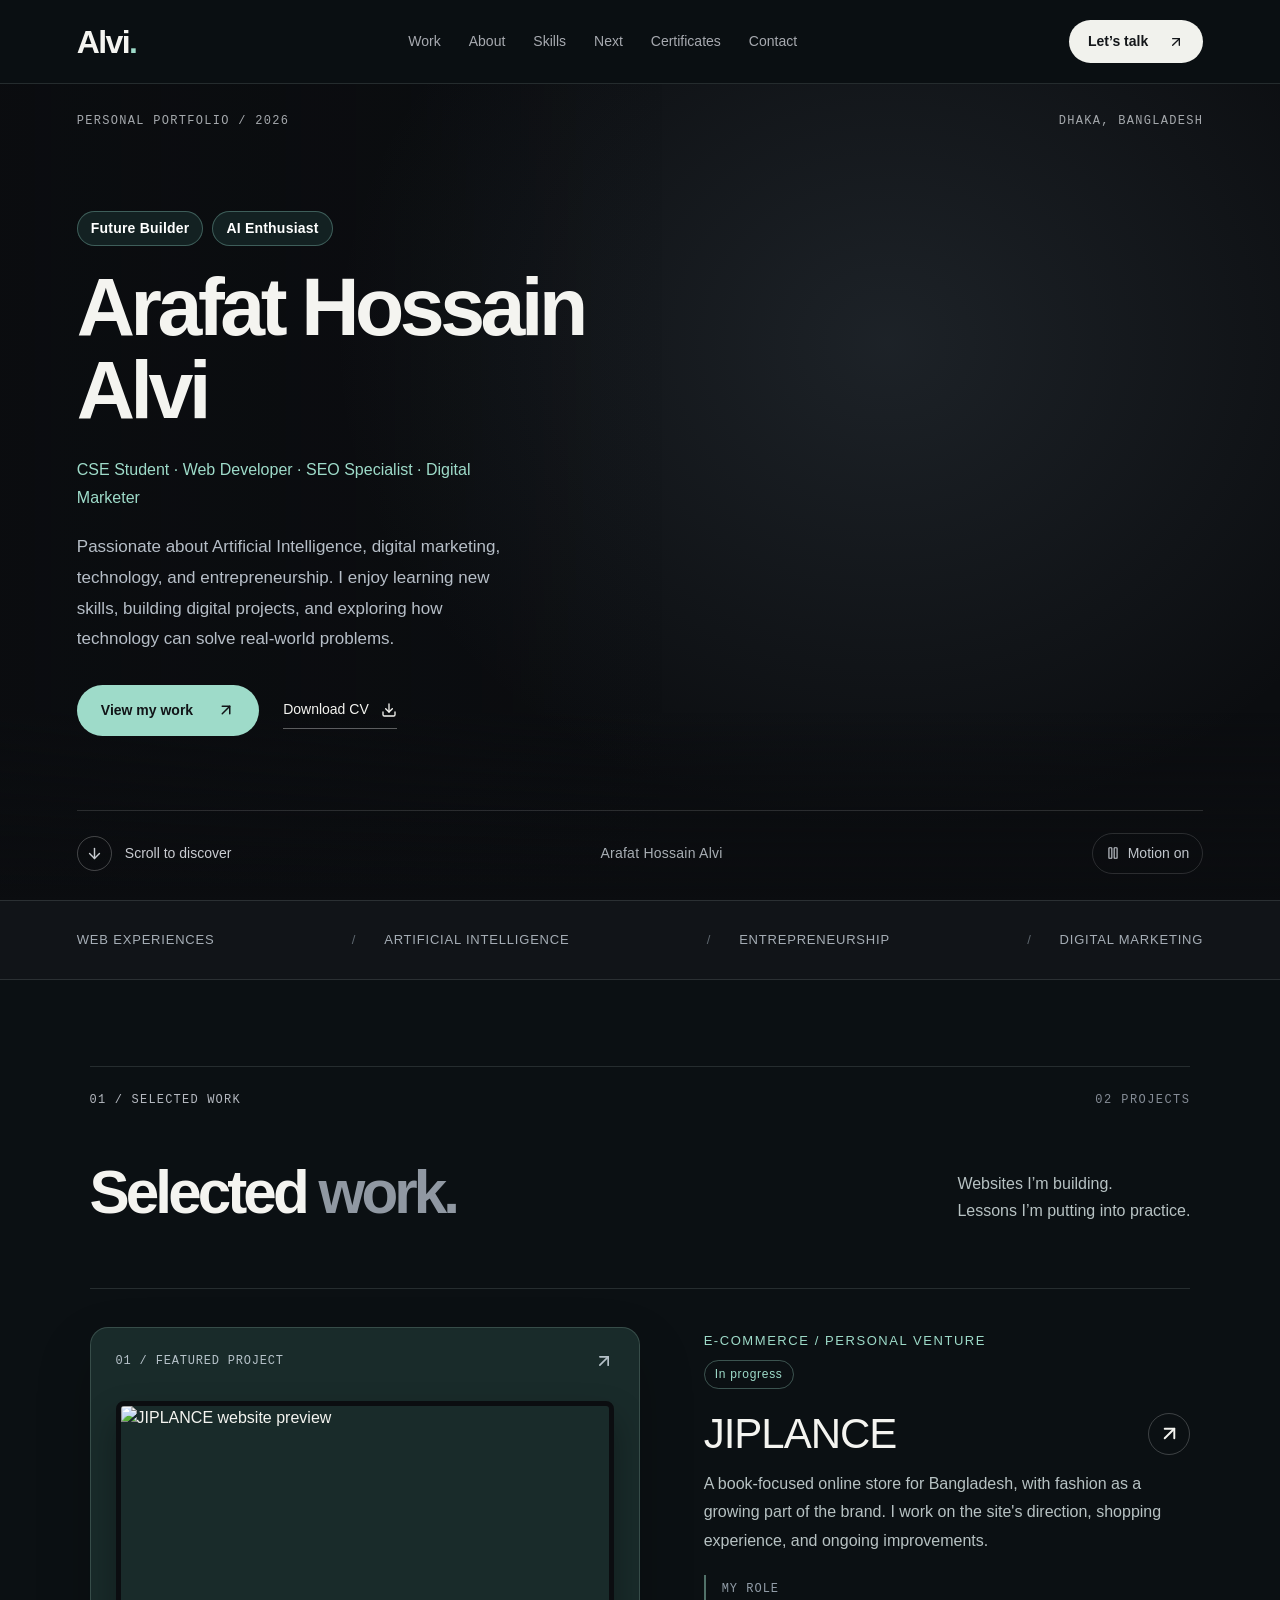
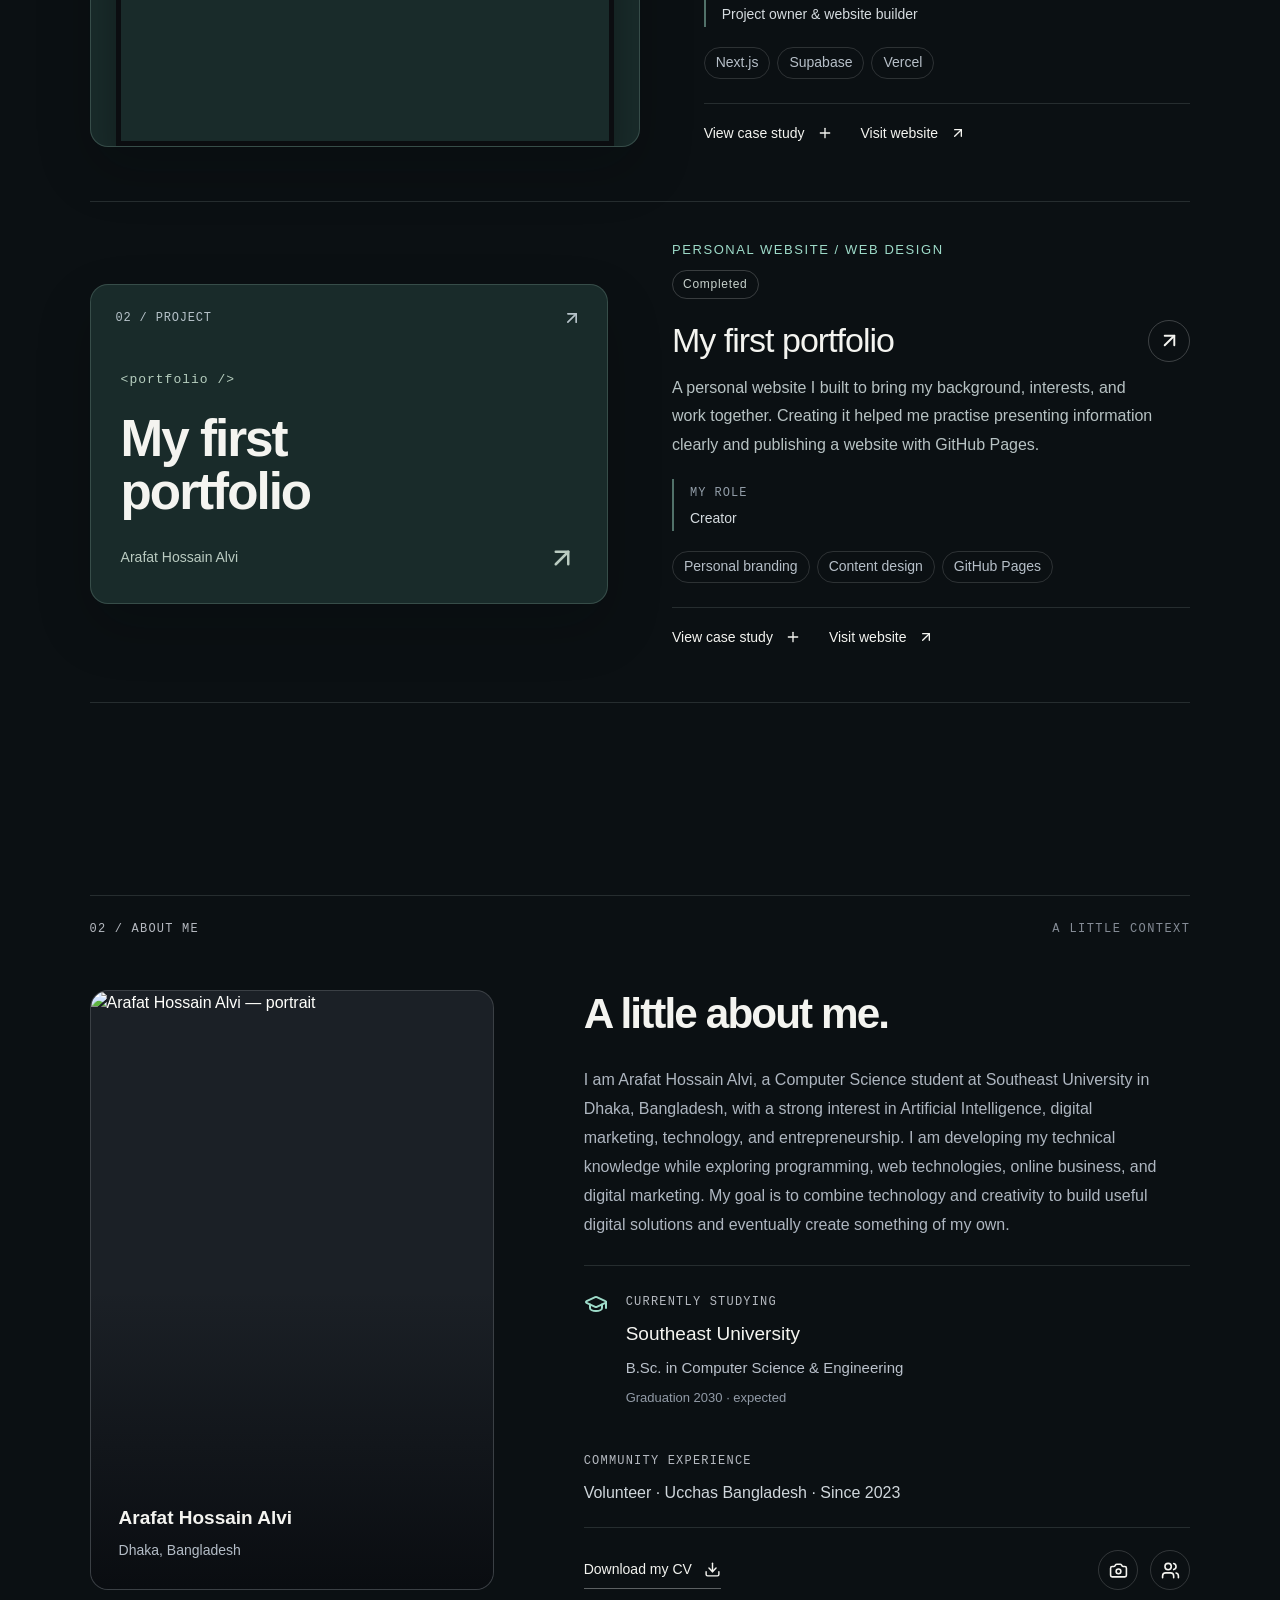
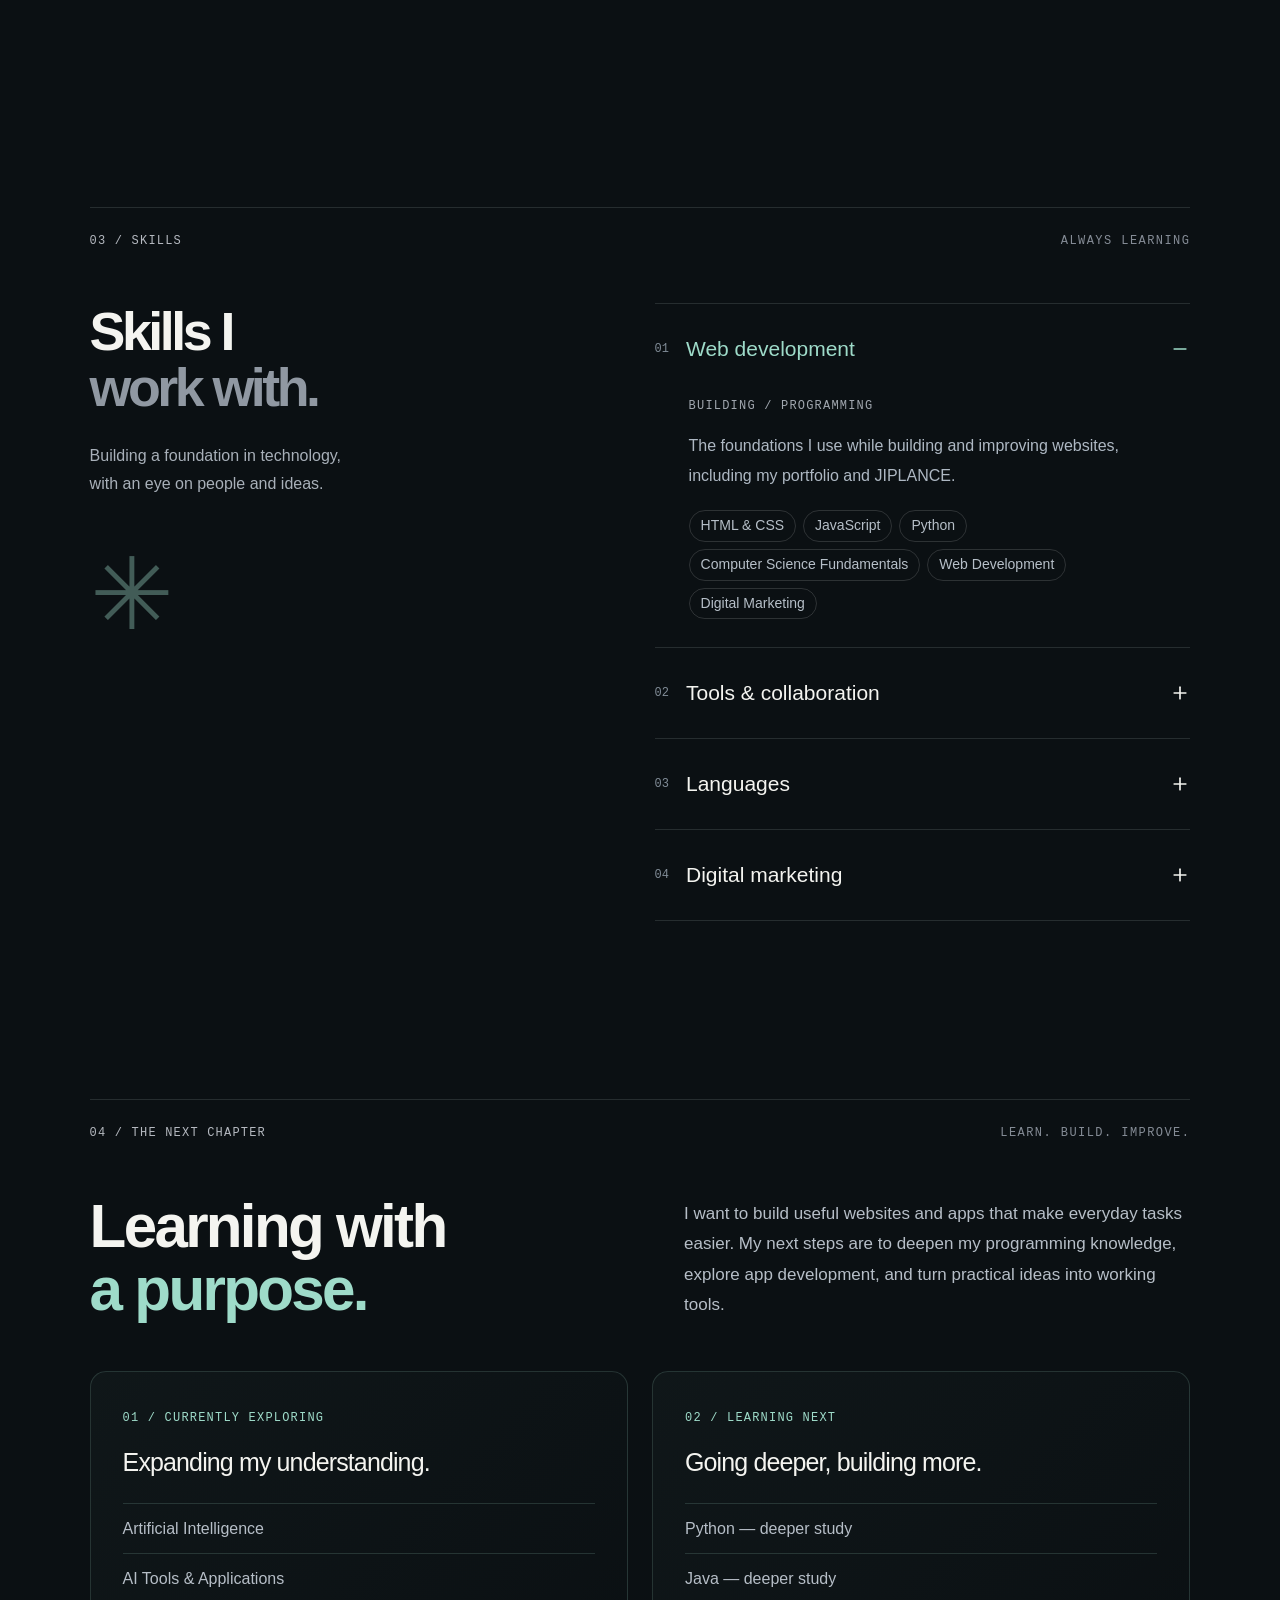
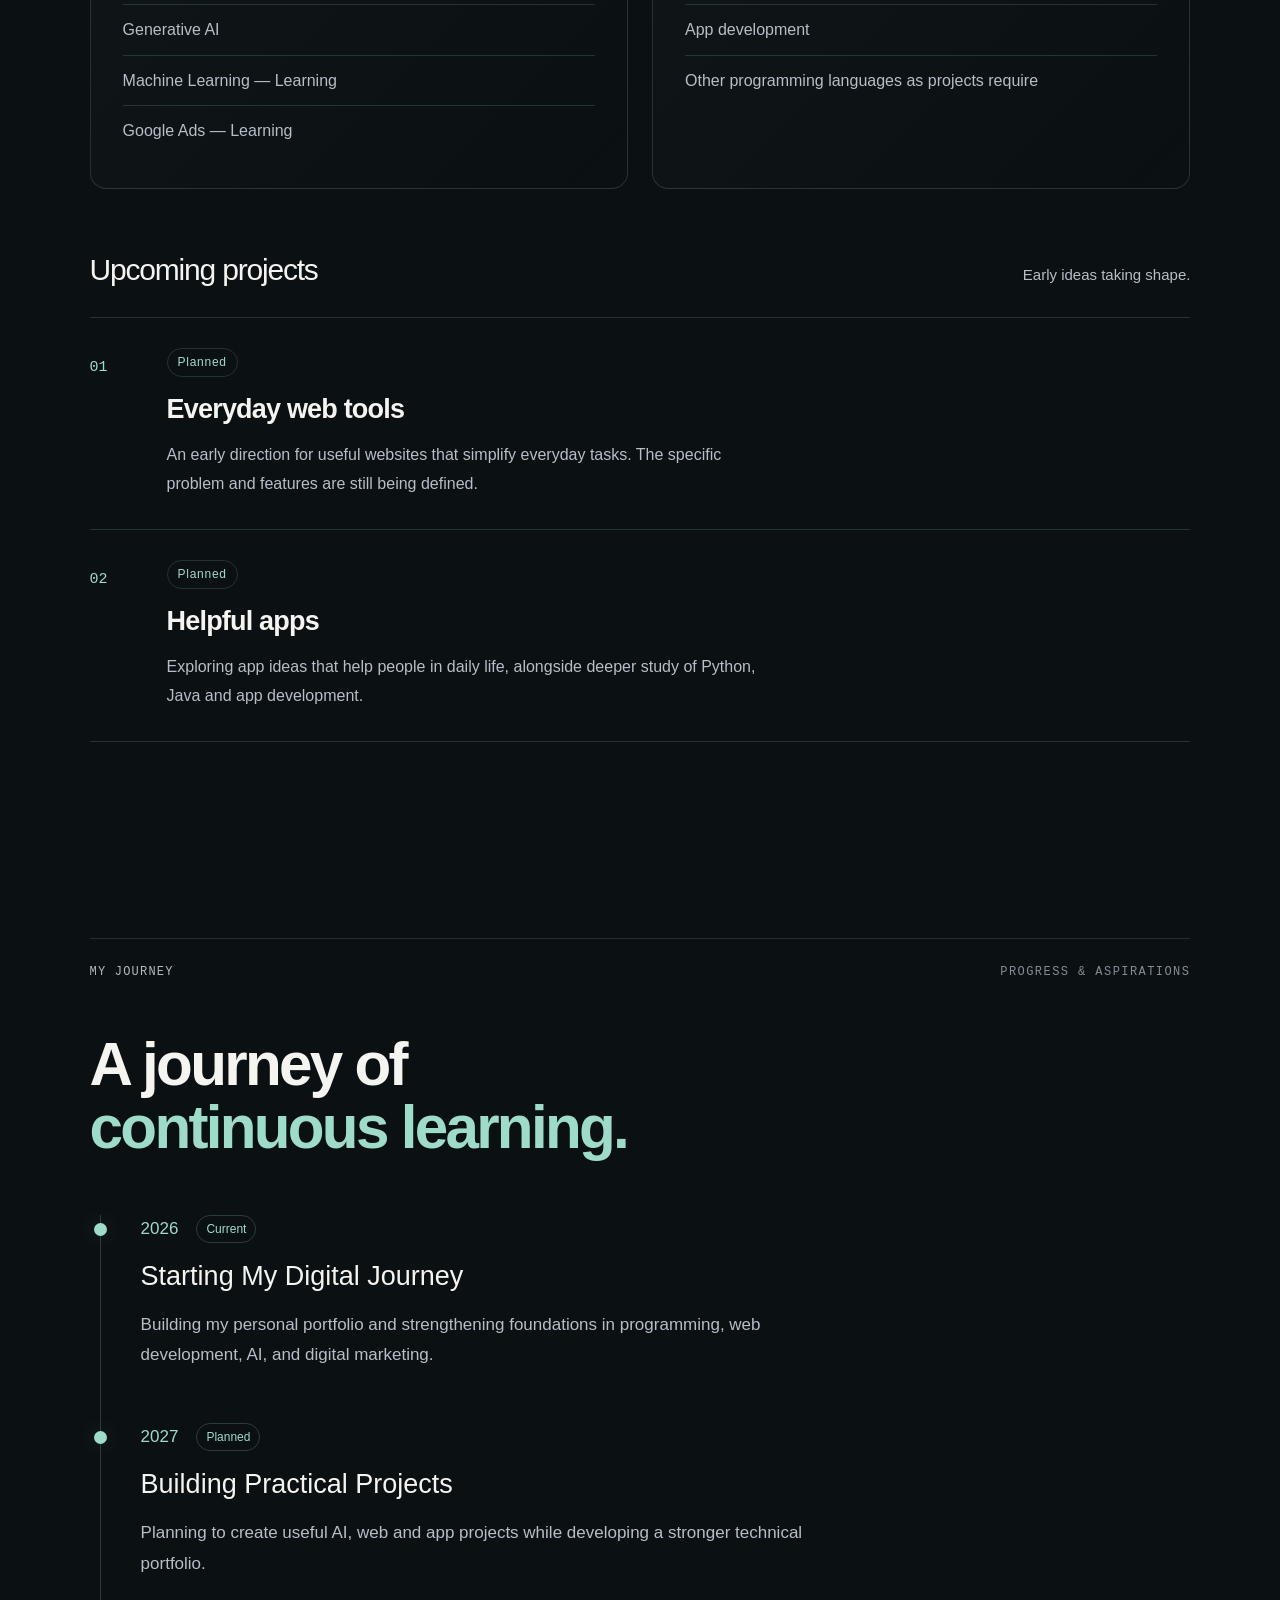
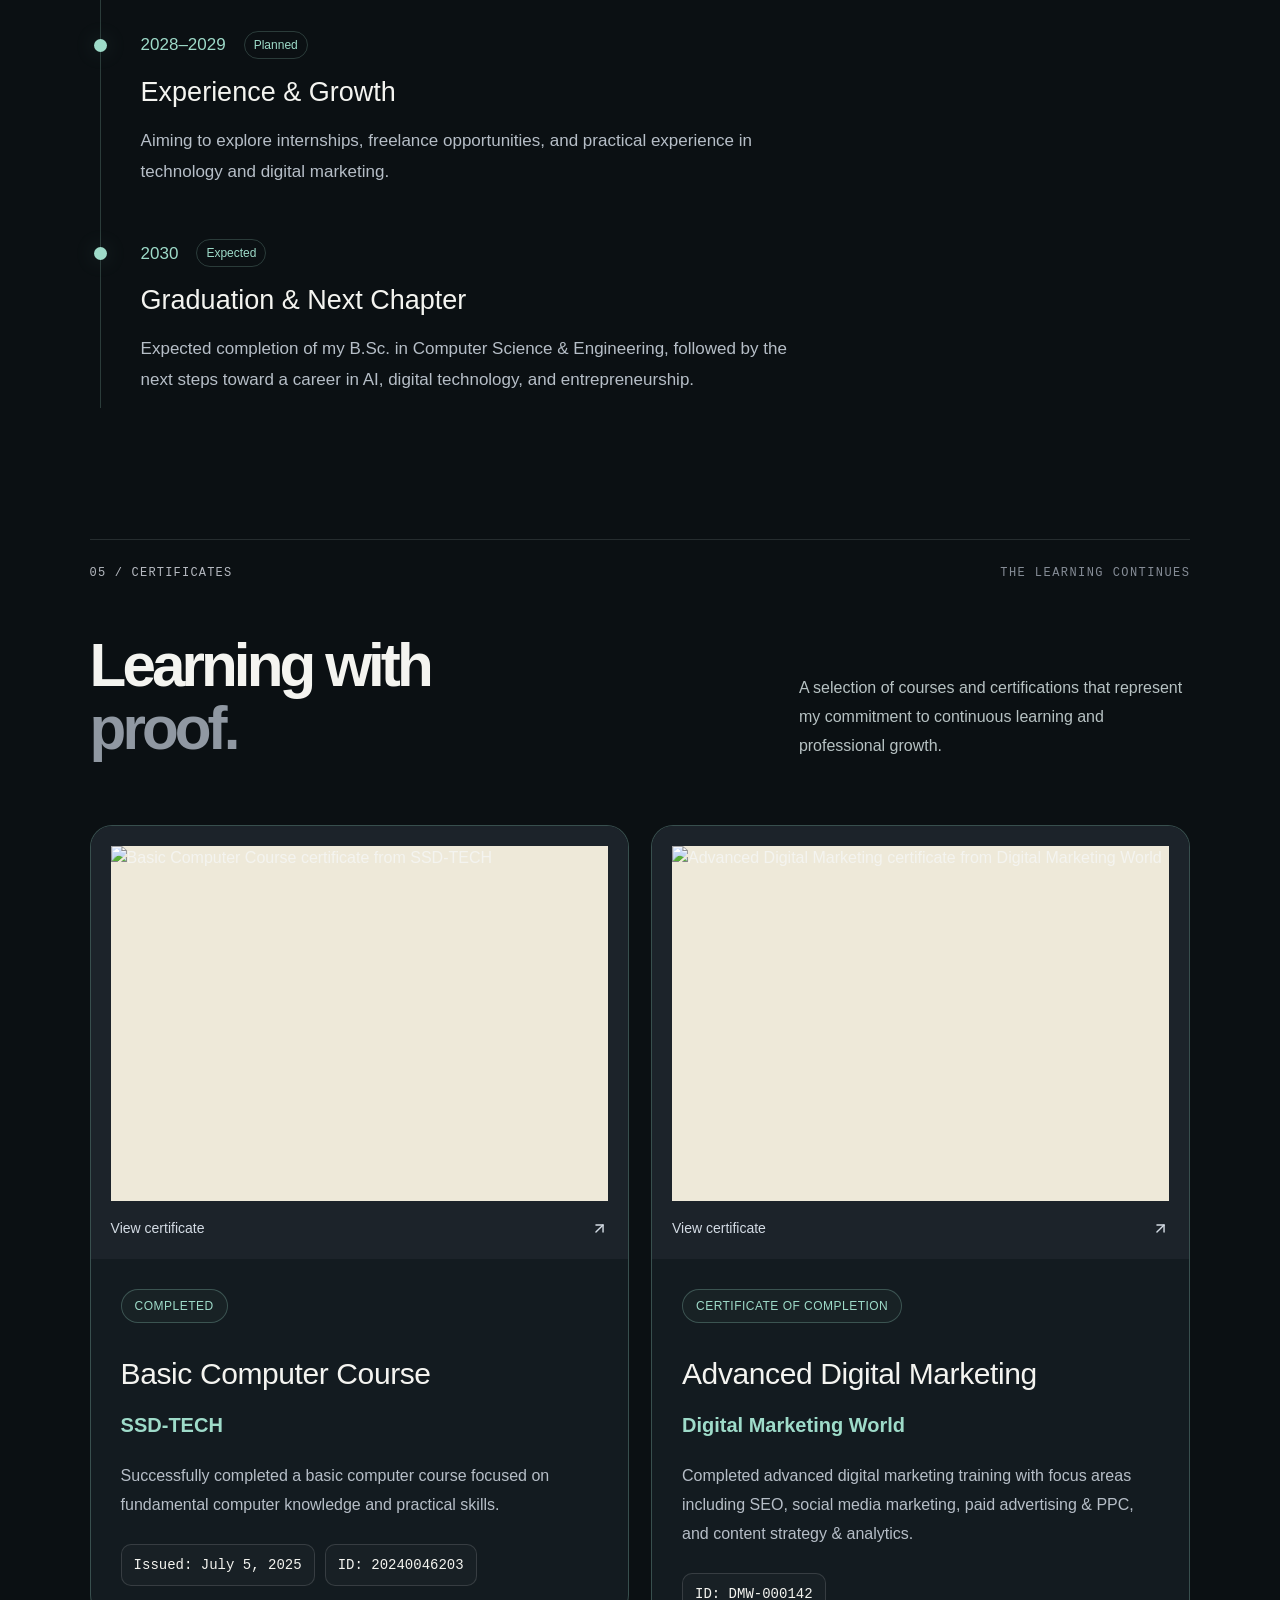
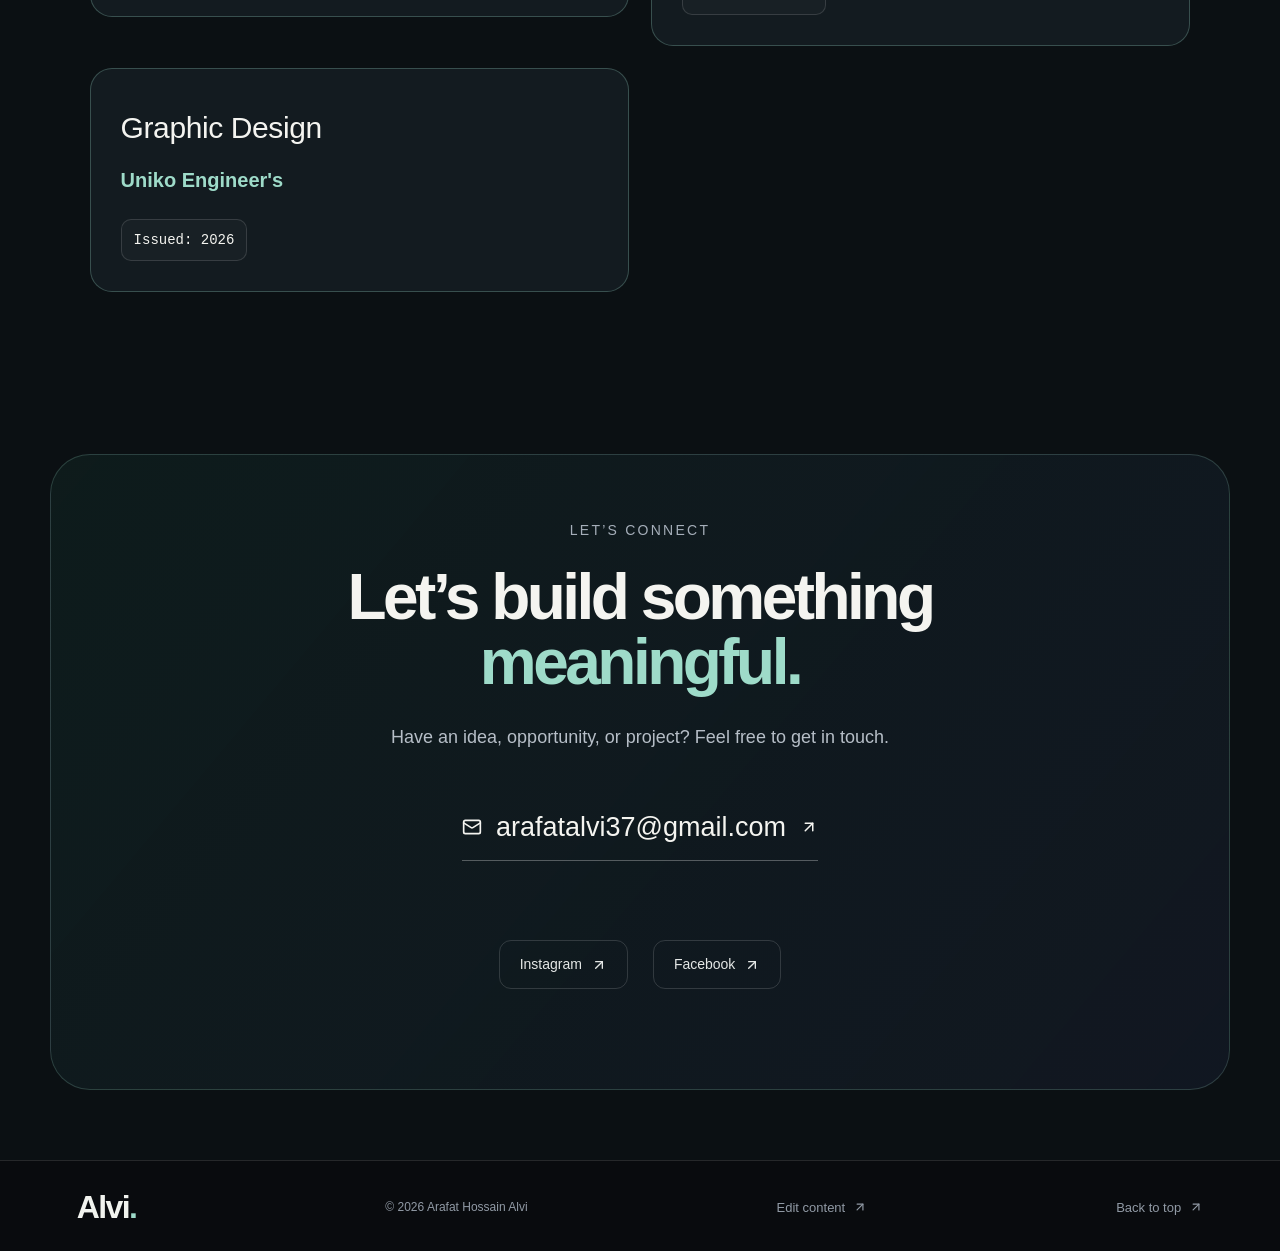
==== portfolio-one/index.html @ ff6ab1cd "Publish two Alvi portfolios on GitHub Pages" ====
<!doctype html><html lang="en"><head><meta charset="UTF-8"/><meta name="viewport" content="width=device-width,initial-scale=1"/><title>Arafat Hossain Alvi — Portfolio</title><meta name="description" content="Portfolio of Arafat Hossain Alvi: selected work, skills, certificates and journey."/>  <script type="module" crossorigin src="./assets/index-mxy4LTr2.js"></script>
  <link rel="stylesheet" crossorigin href="./assets/index-CC6nxhaD.css">
</head><body><div id="root"></div></body></html>
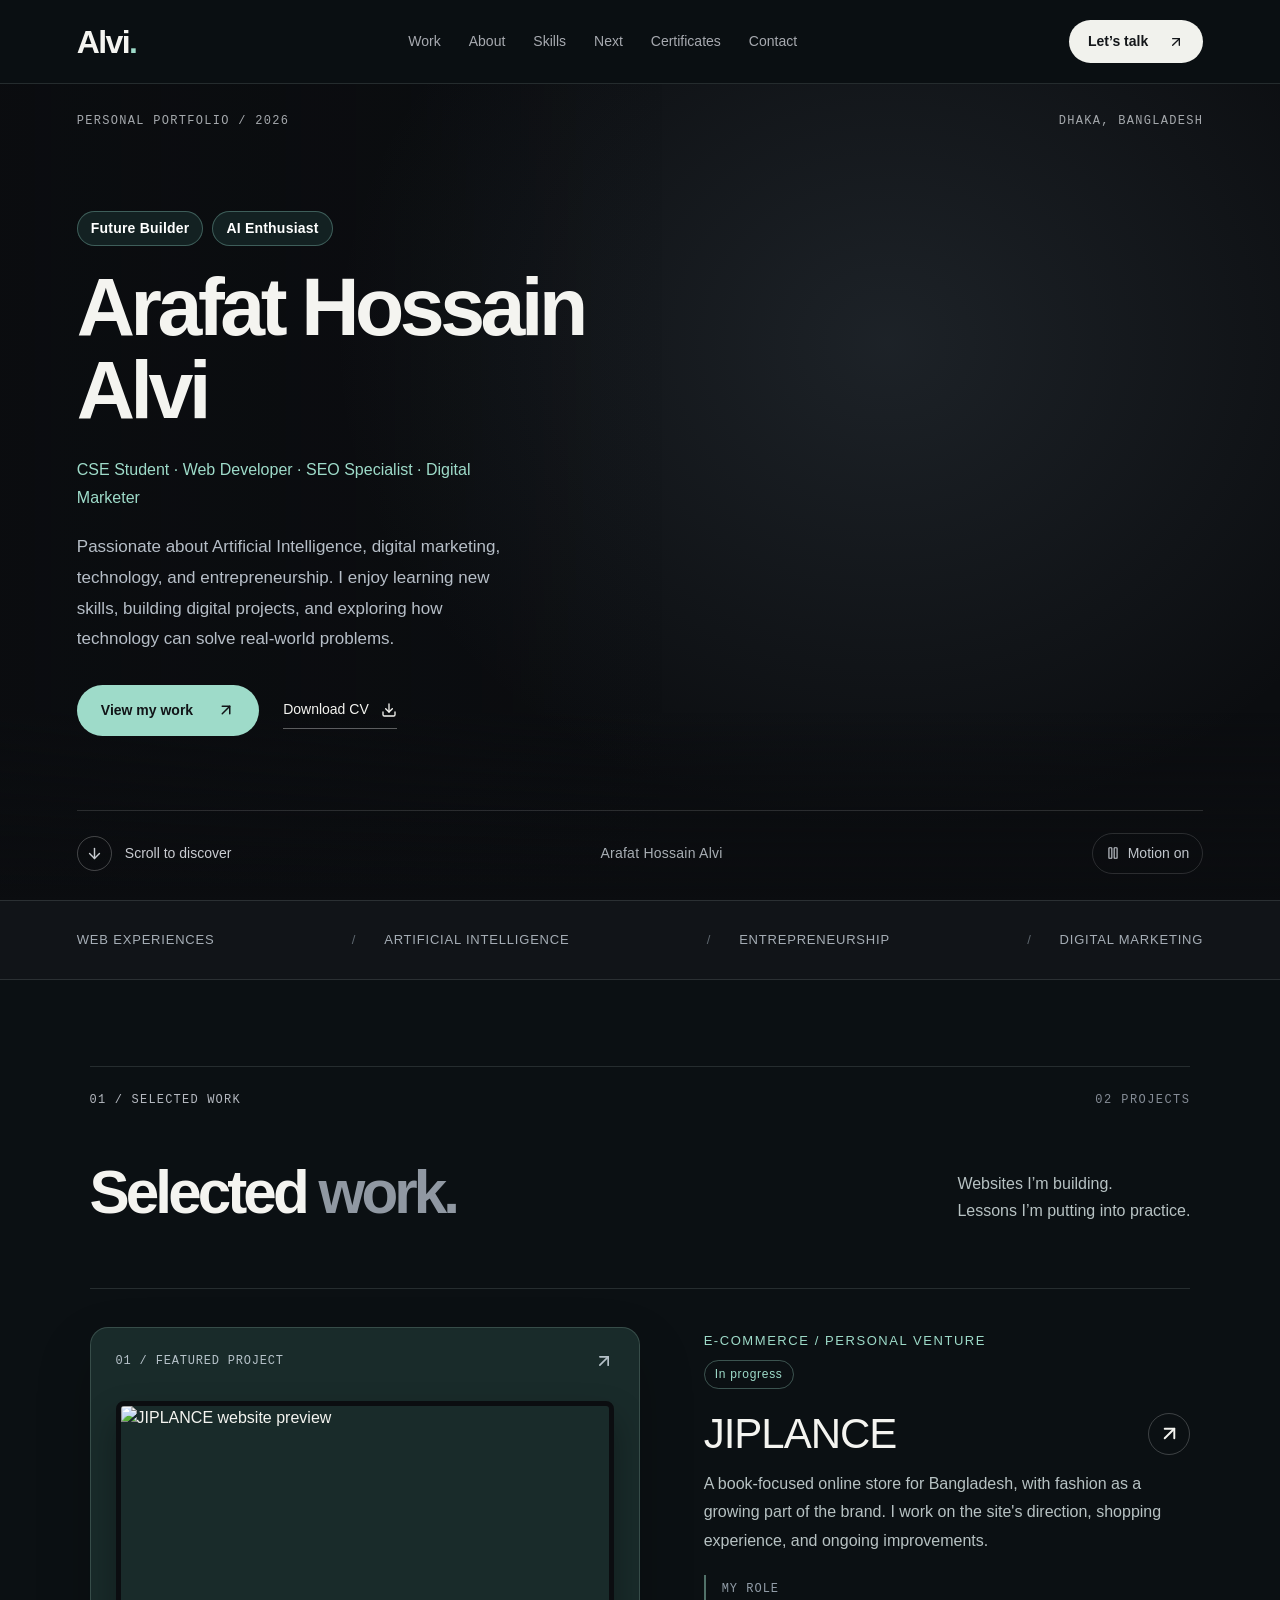
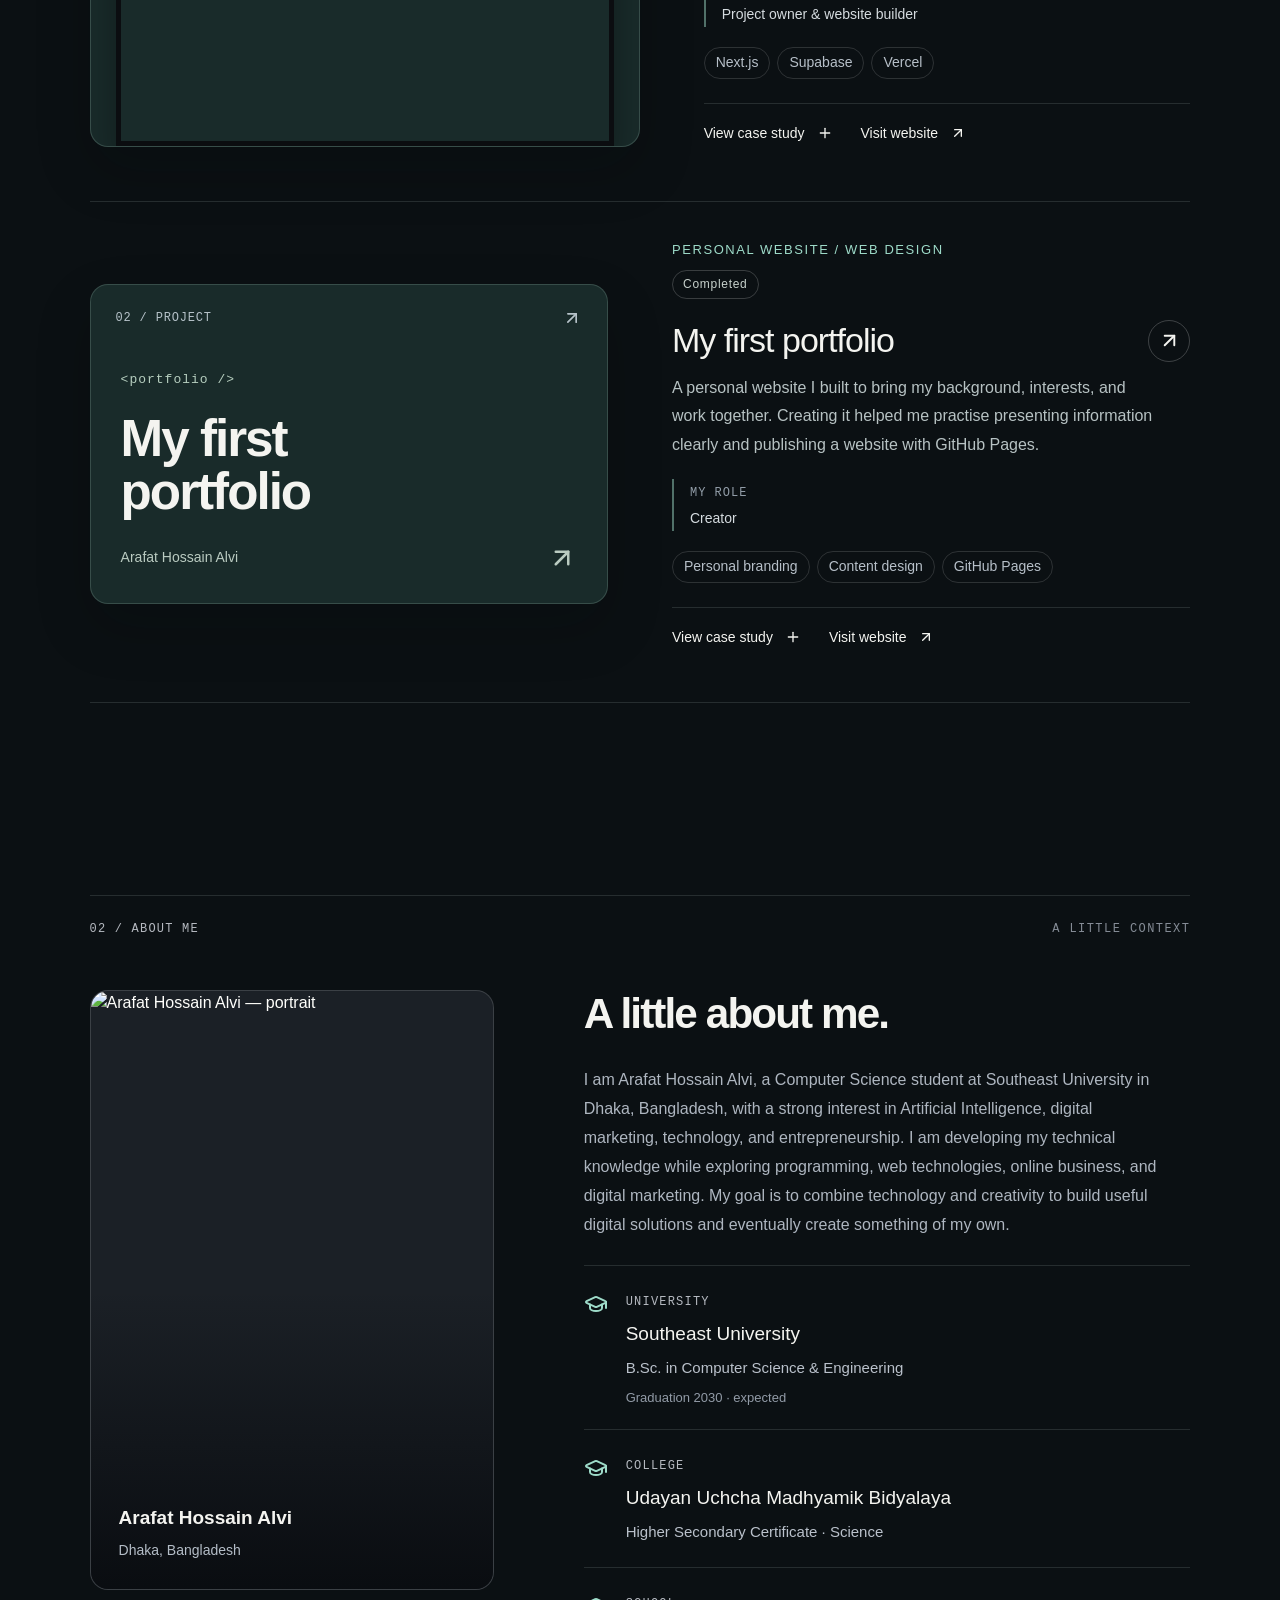
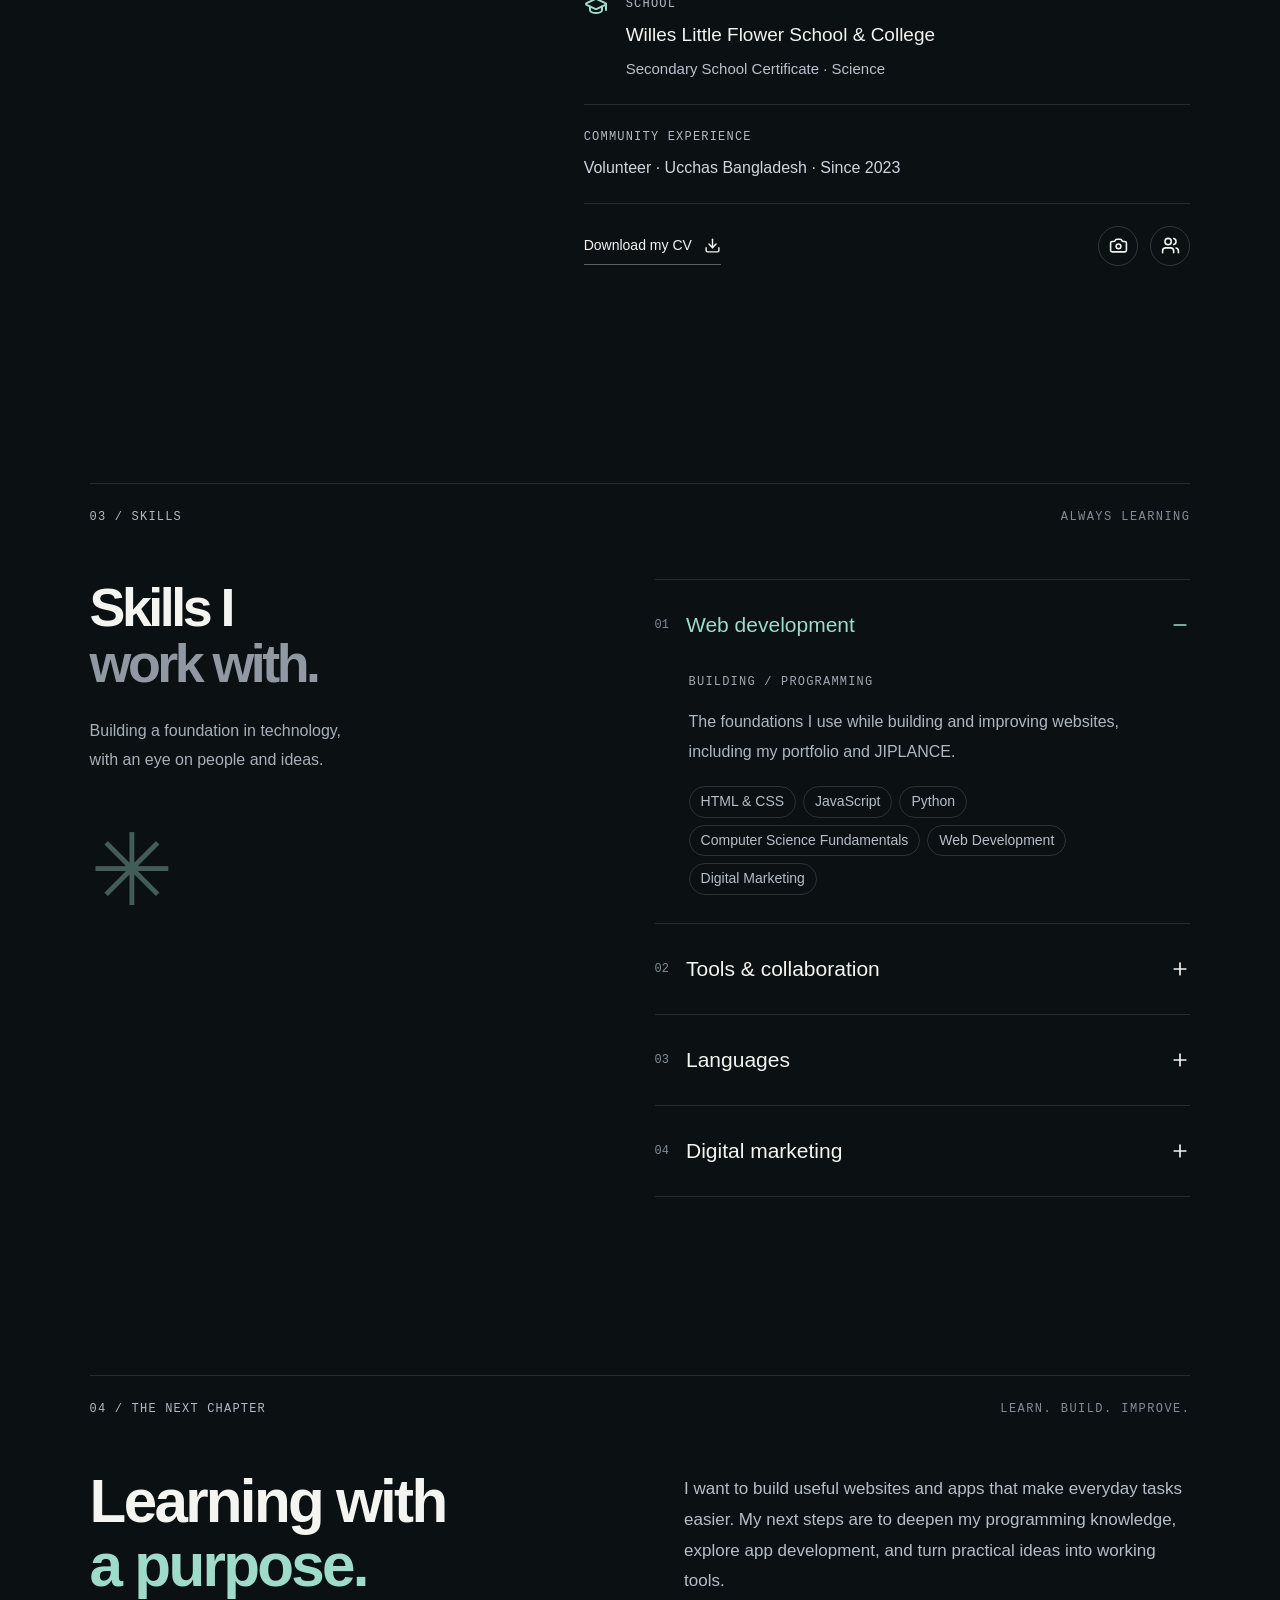
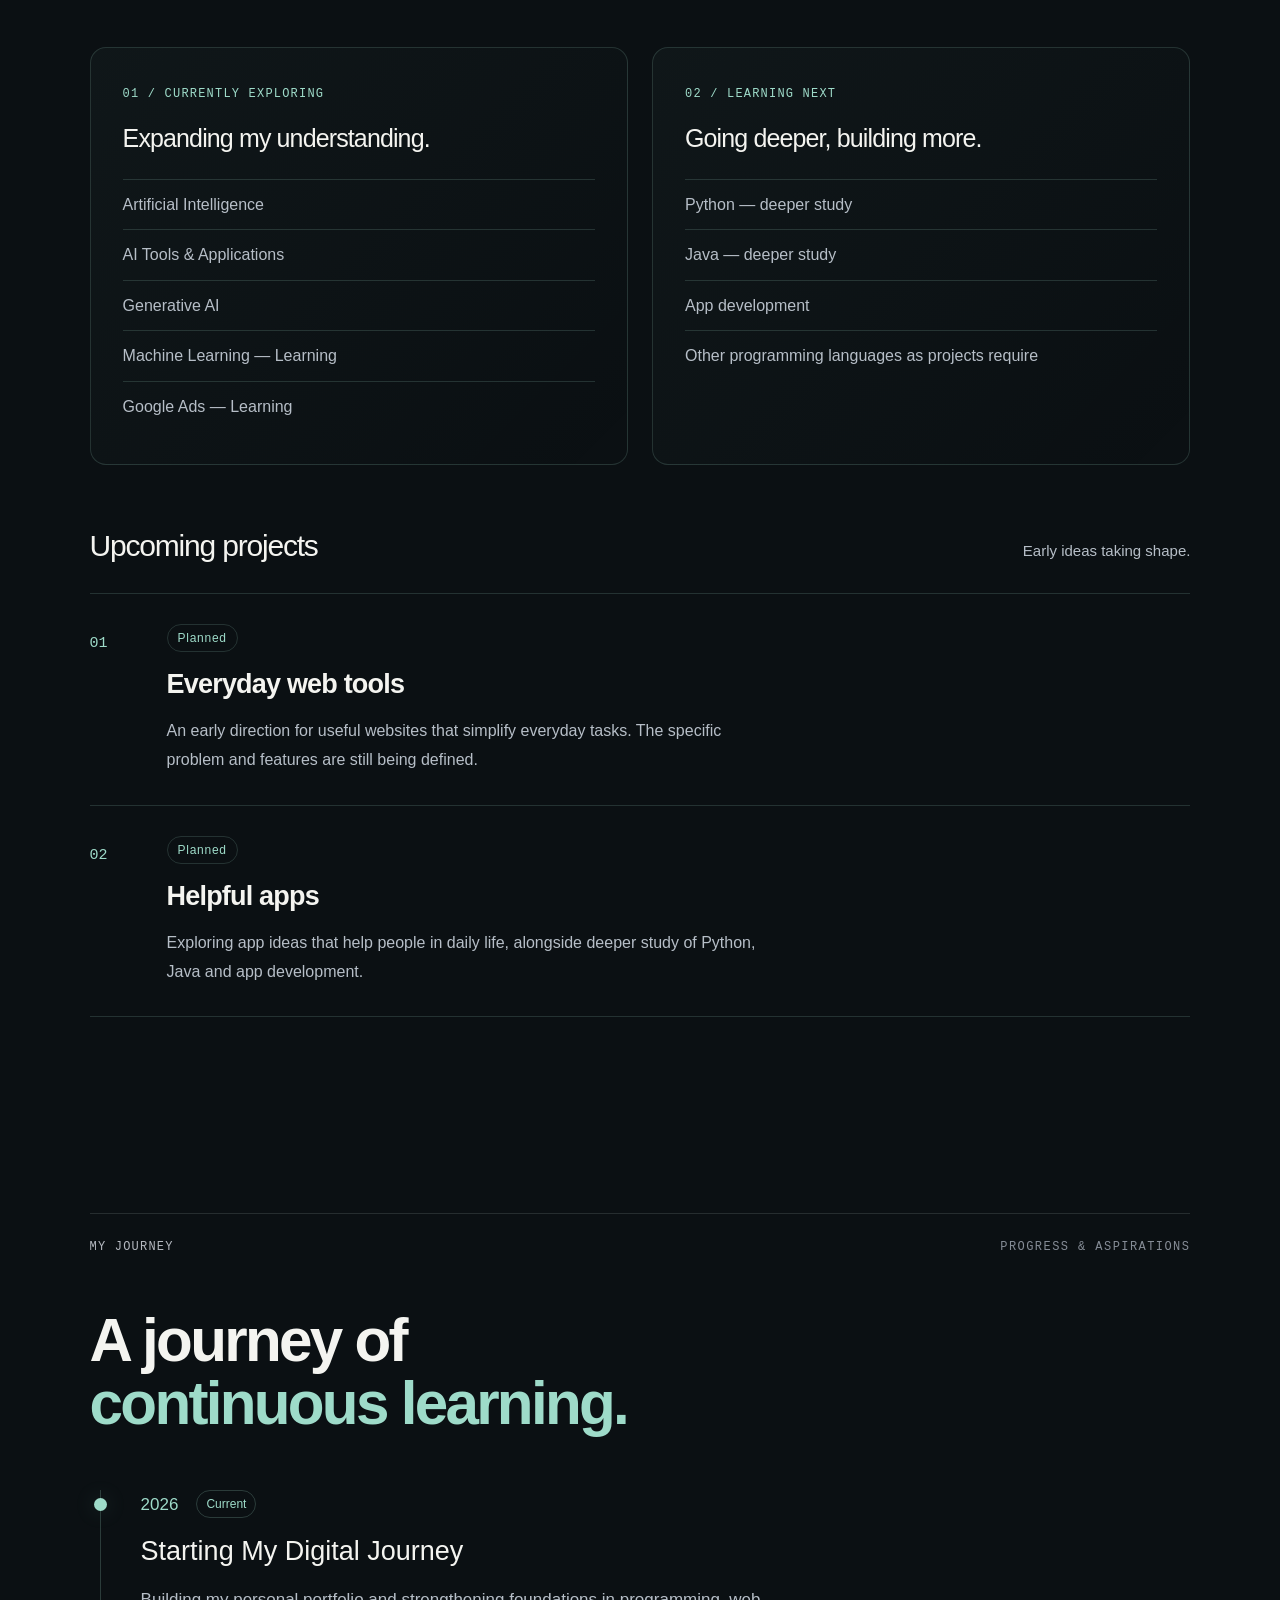
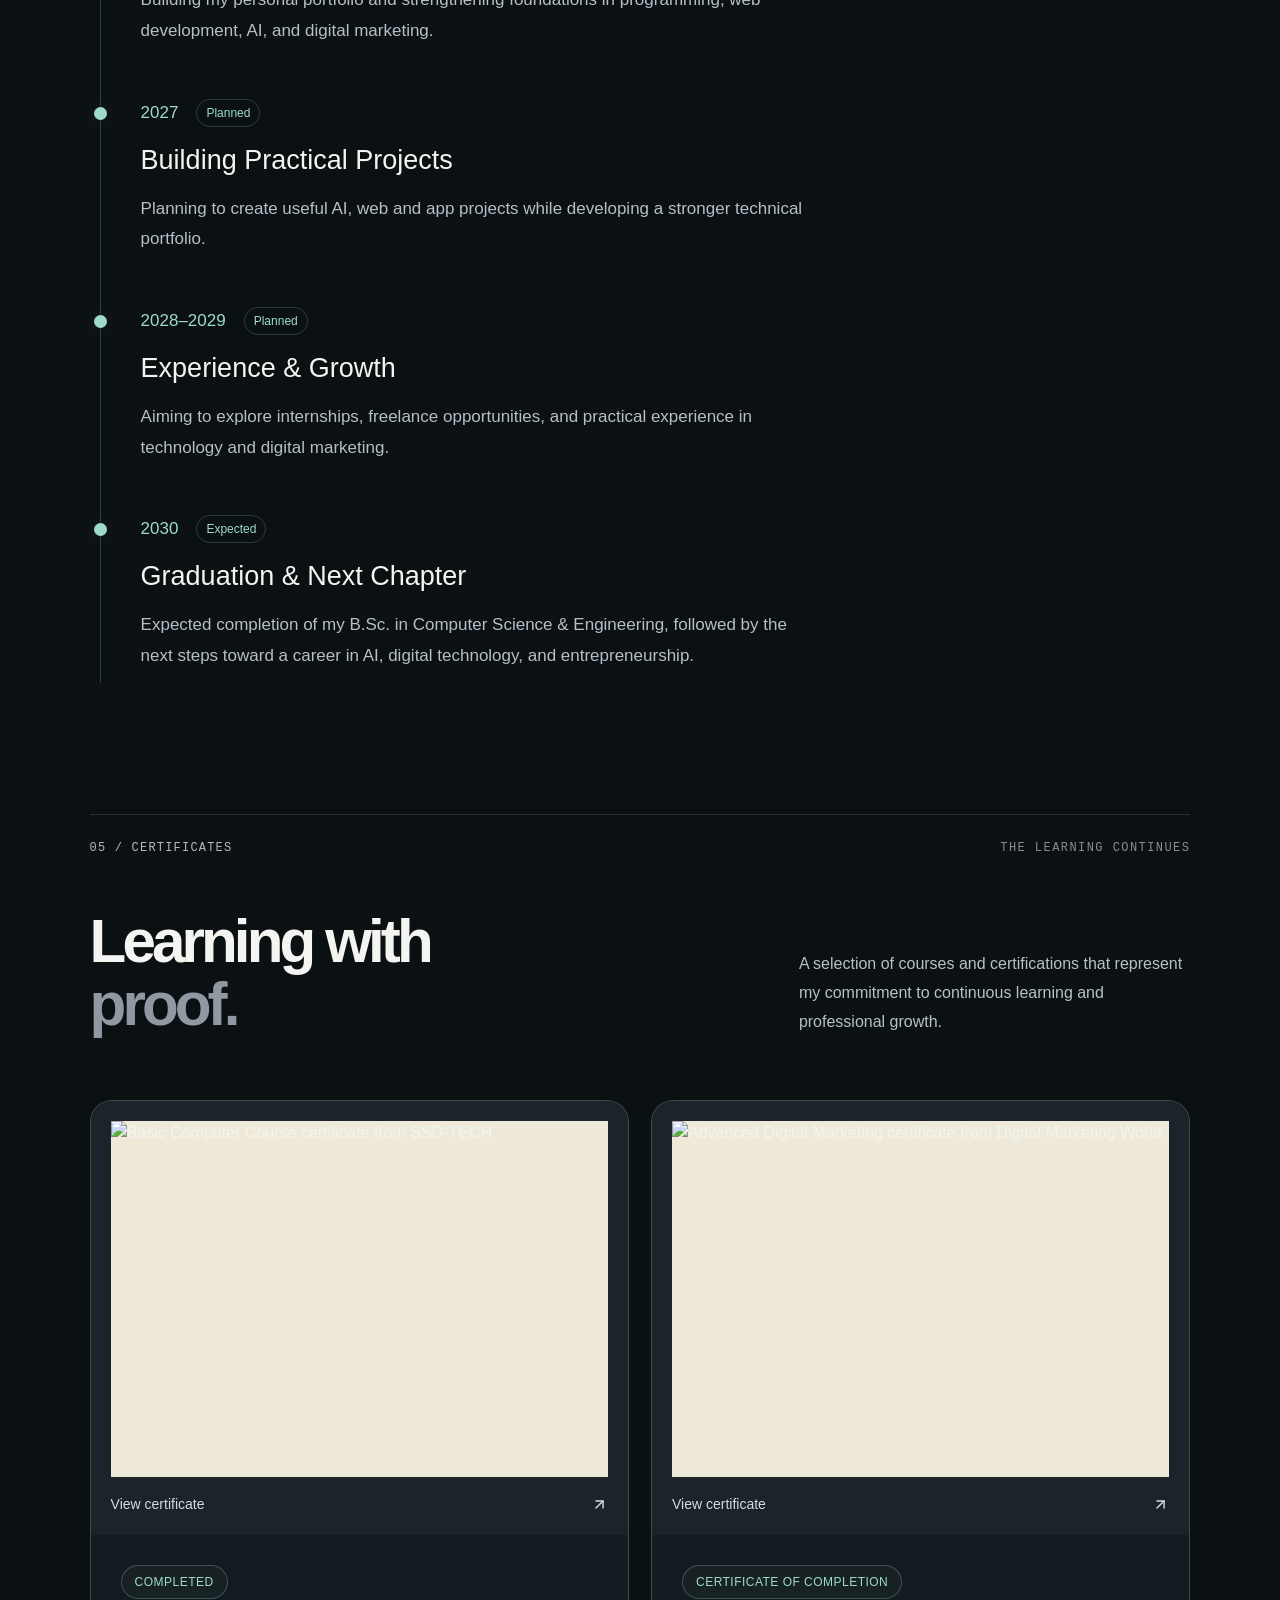
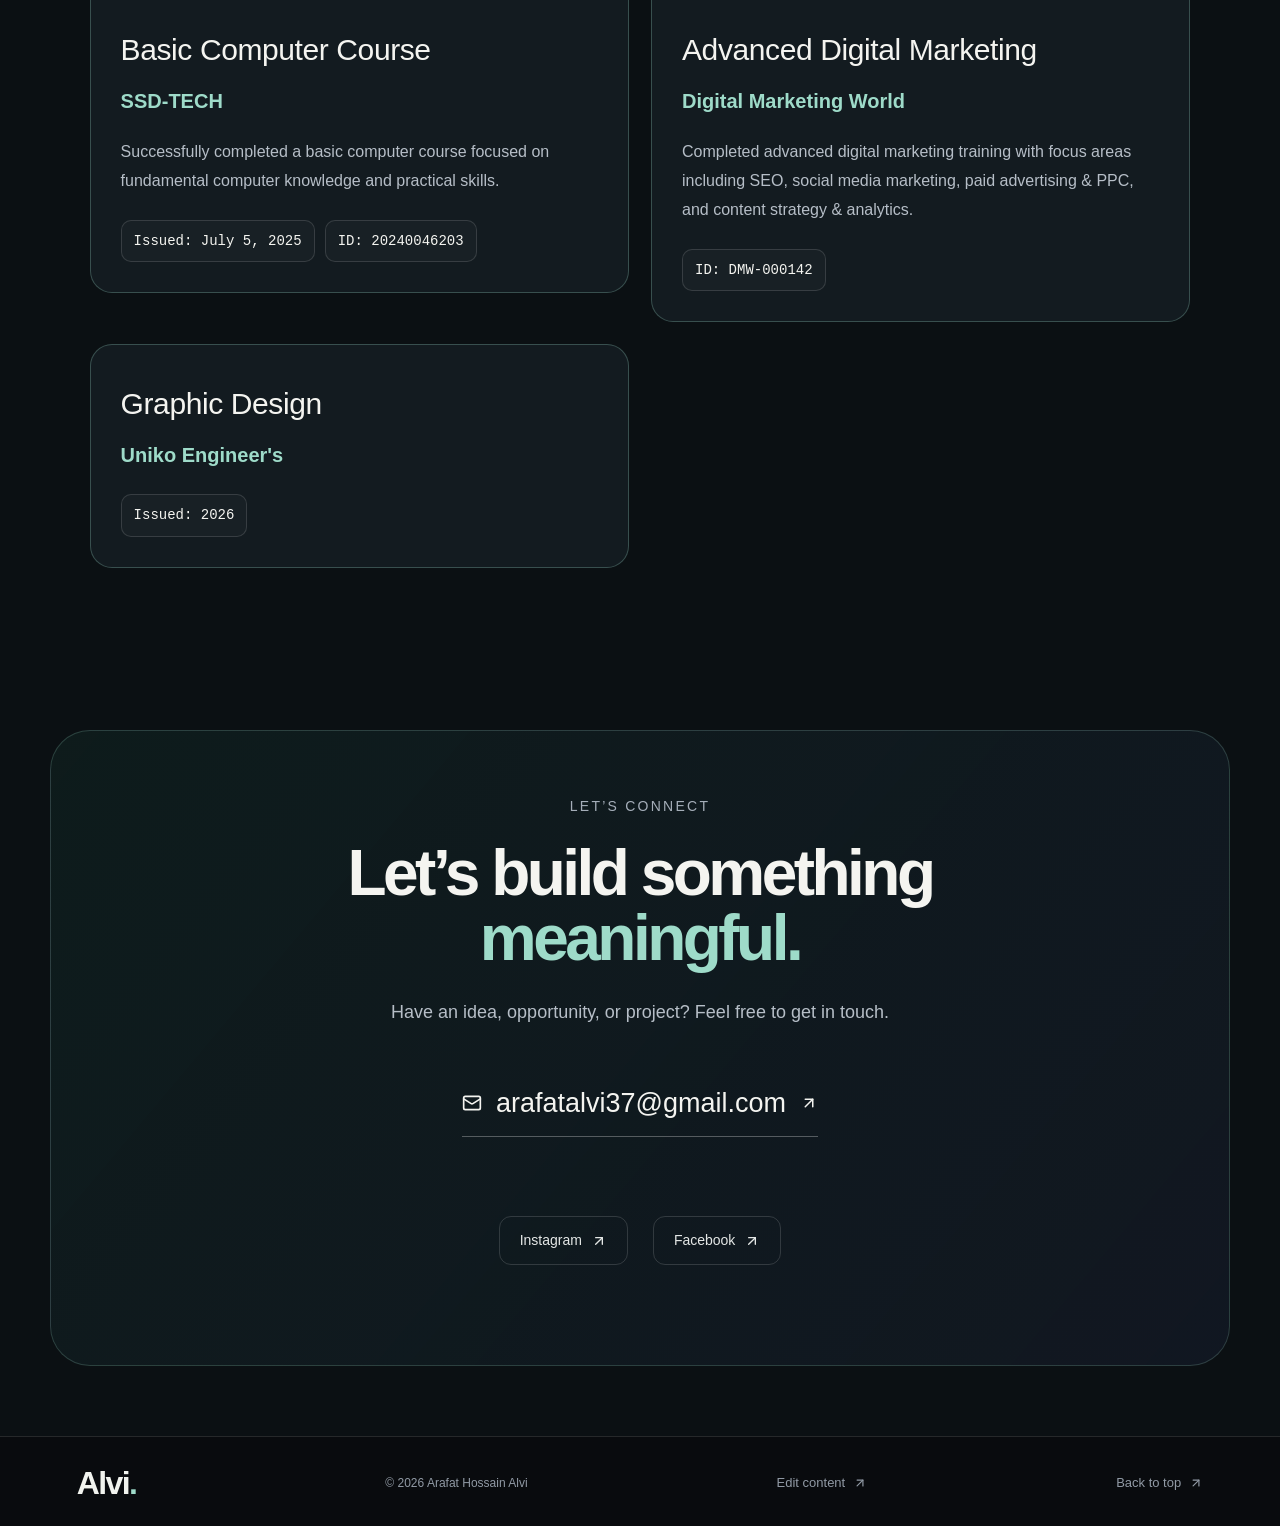
==== commit d5574753: "Add school and college to both portfolios" ====
--- a/portfolio-one/index.html
+++ b/portfolio-one/index.html
@@ -1,3 +1,3 @@
-<!doctype html><html lang="en"><head><meta charset="UTF-8"/><meta name="viewport" content="width=device-width,initial-scale=1"/><title>Arafat Hossain Alvi — Portfolio</title><meta name="description" content="Portfolio of Arafat Hossain Alvi: selected work, skills, certificates and journey."/>  <script type="module" crossorigin src="./assets/index-mxy4LTr2.js"></script>
-  <link rel="stylesheet" crossorigin href="./assets/index-CC6nxhaD.css">
+<!doctype html><html lang="en"><head><meta charset="UTF-8"/><meta name="viewport" content="width=device-width,initial-scale=1"/><title>Arafat Hossain Alvi — Portfolio</title><meta name="description" content="Portfolio of Arafat Hossain Alvi: selected work, skills, certificates and journey."/>  <script type="module" crossorigin src="./assets/index-C6soH8Bl.js"></script>
+  <link rel="stylesheet" crossorigin href="./assets/index-BdYyn1Oc.css">
 </head><body><div id="root"></div></body></html>
